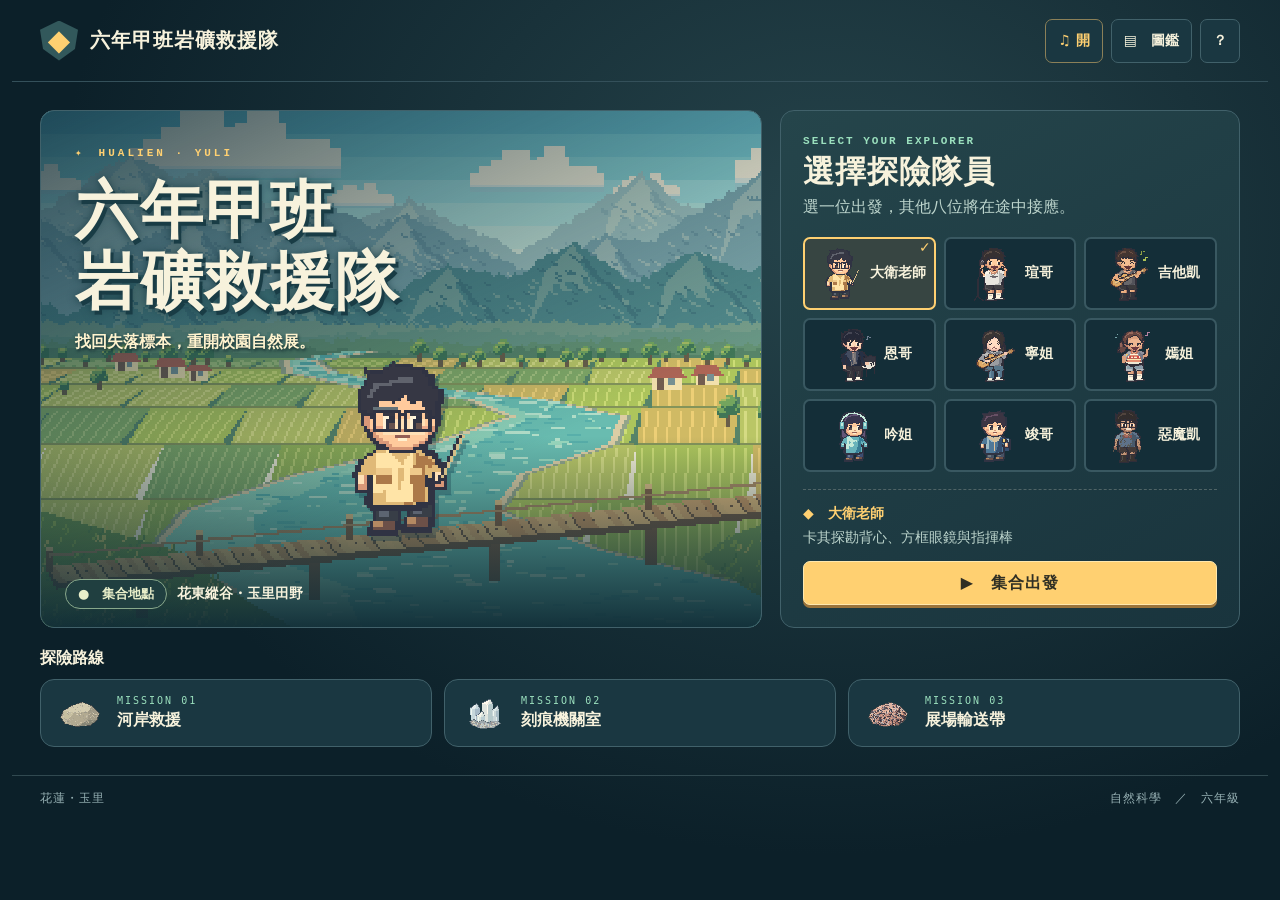
==== index.html @ a9983d68 "" ====
<!doctype html>
<html lang="zh-Hant"><head><meta charset="utf-8"><meta name="viewport" content="width=device-width,initial-scale=1,viewport-fit=cover"><meta name="theme-color" content="#102833"><title>六年甲班岩礦救援隊</title><link rel="stylesheet" href="game.css"><link rel="stylesheet" href="museum.css"><link rel="stylesheet" href="victory.css"><script src="catalog.js" defer></script><script src="turntable.js" defer></script><script src="museum.js" defer></script><script src="conveyor.js" defer></script><script src="game.js" defer></script><script src="music.js" defer></script></head>
<body><header><div class="brand"><span class="crest">◆</span><span>六年甲班岩礦救援隊</span></div><nav><button id="sound" type="button" aria-label="音樂與音效" aria-pressed="true">♫ 開</button><button id="book">▤　圖鑑</button><button id="help" aria-label="玩法說明">？</button></nav></header><audio id="music-track" src="assets/valley-stroll.wav" loop preload="metadata" playsinline></audio><main id="main"></main><footer><span>花蓮・玉里</span><span>自然科學　／　六年級</span></footer><dialog id="dialog"><div id="dialogbody"></div><button id="close" class="action">返回遊戲</button></dialog><dialog id="victory" aria-labelledby="victory-title" aria-describedby="victory-next"></dialog><div id="notice" role="status"></div></body></html>
---- game.css ----
:root{color-scheme:dark;--ink:#132d37;--panel:#1a3741;--line:#41616a;--soft:#bcd4cc;--gold:#ffd071;--mint:#9be0be;--night:#0c2029;font-family:"Trebuchet MS","Microsoft JhengHei",system-ui,sans-serif;color:#f7f2dc;background:var(--night)}*{box-sizing:border-box}body{margin:0;min-height:100vh;background:radial-gradient(ellipse at 65% 25%,#26444b 0,transparent 66%),var(--night)}header,main,footer{max-width:1256px;margin:auto}header{height:82px;display:flex;align-items:center;justify-content:space-between;padding:0 28px;border-bottom:1px solid #34505a}button{font:inherit;font-weight:800;cursor:pointer;touch-action:manipulation;color:inherit;background:var(--panel);border:1px solid var(--line);border-radius:7px;min-height:44px;padding:9px 16px}button:hover{border-color:var(--mint);filter:brightness(1.08)}button:focus-visible,input:focus-visible{outline:3px solid white;outline-offset:3px}button:active{transform:translateY(2px)}button:disabled{opacity:.5;cursor:default}.brand{display:flex;align-items:center;gap:12px;font-weight:950;font-size:20px;letter-spacing:2px}.brand small,.eyebrow,.tiny{display:block;font-family:"Courier New",monospace;font-size:11px;line-height:1.6;letter-spacing:2px;font-weight:bold;color:var(--mint)}.brand small{color:var(--soft);font-size:9px}.crest{display:grid;place-items:center;width:38px;height:40px;font-size:27px;color:var(--gold);background:#32585b;clip-path:polygon(50% 0,100% 23%,92% 71%,50% 100%,8% 71%,0 23%)}nav{display:flex;gap:8px}nav button{font-size:14px;padding:8px 12px}main{padding:28px}h1,h2,h3,p{margin:0}h1{font-size:clamp(42px,4.9vw,75px);line-height:1.14;font-weight:1000;letter-spacing:2px}h2{font-size:clamp(22px,2.4vw,31px);letter-spacing:1px}p{line-height:1.7;color:var(--soft)}.lobby{display:grid;grid-template-columns:1.57fr 1fr;gap:18px}.box,.scene,.mission,.stage{border:1px solid var(--line);border-radius:14px;overflow:hidden;background:var(--panel)}.scene{position:relative;isolation:isolate;min-height:510px;background:#568f97 url('assets/valley.png') center center/cover;image-rendering:pixelated}.scene:before{content:"";position:absolute;inset:0;z-index:-1;background:linear-gradient(155deg,#0b2b3bc9,transparent 67%),linear-gradient(0deg,#102c36f5,transparent 37%)}.scenehead{padding:34px}.scenehead .eyebrow{color:var(--gold);letter-spacing:3px;margin-bottom:12px}.scenehead h1{text-shadow:3px 4px #193c45,0 1px 8px #193c45}.scenehead p{color:#fff3ce;font-size:16px;font-weight:bold;margin-top:10px;text-shadow:1px 2px 3px #152d33}.sprite,.spec{image-rendering:pixelated;object-fit:contain}.lead{position:absolute;height:38%;max-width:45%;bottom:16%;left:50%;transform:translateX(-50%);filter:drop-shadow(4px 5px 0 #183d4a55);animation:idle 2.4s steps(2,end) infinite}@keyframes idle{50%{translate:0 -4px}}.scenefoot{position:absolute;left:24px;right:24px;bottom:18px;display:flex;align-items:center;gap:10px}.tag{background:#203f40;border:1px solid #88a88b;border-radius:20px;padding:5px 12px;color:#e9efca;font-size:13px;font-weight:bold}.scenefoot b{font-size:14px}.box{padding:22px;background:linear-gradient(150deg,#25454b,#19343d)}.roster{display:grid;grid-template-columns:repeat(4,1fr);gap:8px;margin:17px 0}.char{position:relative;padding:5px 1px 7px;min-width:0;display:grid;justify-items:center;background:#142e38;border:2px solid #395861;font-size:13px}.char img{width:100%;height:63px}.char.sel,.sel{border-color:var(--gold)!important;background:#374542}.char.sel:after{content:'✓';position:absolute;right:3px;top:0;color:var(--gold)}.desc{font-size:14px;padding:12px 0;border-top:1px dashed #506466;min-height:72px}.desc strong,.gold{color:var(--gold)}.action{background:var(--gold);color:#302f24;border:1px solid #ffe8ae;box-shadow:0 3px 0 #9b743b;letter-spacing:1px}.wide{width:100%}.row{display:flex;gap:10px;align-items:center;flex-wrap:wrap}.route{margin-top:20px}.route h3{font-size:16px;margin:0 0 10px}.missions{display:grid;grid-template-columns:repeat(3,1fr);gap:12px}.mission{padding:13px 15px;display:flex;align-items:center;gap:13px}.mission img{height:40px;width:48px;image-rendering:pixelated;object-fit:contain}.mission small{display:block;color:var(--mint);letter-spacing:2px;font:10px monospace}.mission strong{display:block;margin-top:4px}footer{border-top:1px solid #314950;display:flex;justify-content:space-between;padding:14px 28px;color:#97b1b4;font:12px monospace;letter-spacing:1px}.stage{padding:22px}.stagehead{display:flex;align-items:center;justify-content:space-between;gap:10px;margin-bottom:15px}.stagehead h1{font-size:clamp(23px,3.6vw,39px)}.dialogue{display:flex;align-items:center;gap:14px;border:1px solid var(--line);background:#102c35;padding:9px 14px;border-radius:9px;margin:12px 0}.dialogue img{width:57px;height:60px}.dialogue strong{color:var(--gold);font-size:14px}.dialogue p{font-size:15px;color:#e4ece4}.riverwrap{position:relative;max-width:800px;margin:auto}canvas{display:block;width:100%;height:auto;border:2px solid #729b97;border-radius:9px;image-rendering:pixelated;touch-action:manipulation}.dpad,.controls,.tools{display:flex;gap:8px;justify-content:center;align-items:center;flex-wrap:wrap;margin:12px 0}.dpad button{min-width:56px}.labgrid{display:grid;grid-template-columns:1fr 1fr;gap:16px}.bench{padding:18px;border:1px solid var(--line);background:#132f38;border-radius:10px;text-align:center;min-width:0}.display{position:relative;display:grid;place-items:center;min-height:155px;background:radial-gradient(ellipse,#395d60,transparent 69%);margin-bottom:8px}.display img{height:144px;max-width:85%}.cards{display:flex;justify-content:center;gap:8px;flex-wrap:wrap;margin:12px 0}.item{display:inline-grid;justify-items:center;align-content:center;min-width:75px;padding:6px}.item img{width:60px;height:47px;object-fit:contain;image-rendering:pixelated}.tiny{color:#aac3c0}.note{color:var(--gold);min-height:25px;font-size:15px}.bar{height:9px;background:#0b232c;border-radius:5px;overflow:hidden;margin:12px auto;max-width:380px}.bar i{display:block;height:100%;background:var(--mint);transition:width .3s}.slots{display:flex;gap:8px;justify-content:center;align-items:center;margin:12px 0}.slot{border:2px dashed var(--line);width:38%;min-height:90px;padding:4px;display:grid;place-items:center}.slot img{height:46px}.scratch{position:absolute;width:55px;height:4px;background:#fff2ba;box-shadow:0 3px #4a4440;transform:rotate(-28deg);left:57%;top:55%}.belt{overflow:hidden;background:repeating-linear-gradient(105deg,#28454b 0 18px,#35565b 19px 24px);border-block:5px solid #749397;padding:13px}.cargo{margin:auto;width:min(450px,95%);padding:13px;background:#19343d;border:2px solid #d3af73;border-radius:10px;text-align:center;animation:arrive .55s ease-out}.cargo img{height:100px;max-width:75%}@keyframes arrive{from{transform:translateX(-80%);opacity:.4}}.journal{display:grid;grid-template-columns:repeat(auto-fit,minmax(150px,1fr));gap:8px}.journal article{border:1px solid var(--line);border-radius:8px;padding:10px}.journal img{height:52px;max-width:100%}.journal p{font-size:13px}.team{display:flex;justify-content:center;flex-wrap:wrap}.team img{width:11%;max-width:95px}.soil{background:linear-gradient(#668e97 0 52%,#886745 53% 61%,#574534 62%);border-radius:12px;text-align:center;font-size:55px;padding:35px 6px;margin:12px auto}.results{max-width:680px;margin:0 auto;text-align:center}.results p{margin:9px 0}.results h2{color:var(--gold)}input[type=range]{width:min(420px,85%);accent-color:var(--gold);min-height:44px}dialog{background:#19353f;border:1px solid #86a6a4;border-radius:14px;color:#f4f2dc;padding:22px;width:min(630px,92vw);max-height:85vh}dialog::backdrop{background:#061c22c9}dialog h2,dialog p{margin-bottom:12px}dialog #close{margin-top:14px}#notice{position:fixed;left:50%;bottom:18px;transform:translateX(-50%);padding:10px 15px;border-radius:8px;background:#fff0c9;color:#2e3630;font-weight:bold;box-shadow:0 4px 15px #0005;pointer-events:none;z-index:4}#notice:empty{display:none}
@media(max-width:900px){header{height:65px}.lobby{grid-template-columns:1.22fr 1fr}.scene{min-height:430px}.scenehead{padding:21px}.box{padding:15px}.char img{height:54px}main{padding:16px}.mission{padding:10px;gap:7px}.mission strong{font-size:14px}}
@media(max-width:680px){header{padding:0 12px}.brand{font-size:16px;gap:6px}nav{gap:4px}nav button{padding:7px 9px}.lobby,.labgrid{grid-template-columns:1fr}.scene{min-height:280px}.lead{left:74%;bottom:17%;height:48%}.scenefoot{left:16px;bottom:12px}.scenehead h1{font-size:40px}.scenehead p{font-size:14px}.roster{margin:10px 0}.char img{height:55px}.desc{min-height:0}.missions{gap:6px}.mission{display:grid;gap:2px}.mission img{width:33px;height:28px}.mission strong{font-size:12px}.stage{padding:12px}.stagehead{align-items:start}.tag{font-size:11px}.dialogue{gap:8px}.box h2{font-size:21px}.btnline{display:flex;flex-wrap:wrap;gap:6px}main{padding:12px}.row{gap:6px}.item{min-width:60px}.item img{width:45px}.roster .char{min-height:80px}}
@media(prefers-reduced-motion:reduce){*,*:before,*:after{animation-duration:.01ms!important;transition-duration:.01ms!important}}
.formation{position:relative;isolation:isolate;overflow:hidden;border:1px solid #658483;border-radius:7px;margin:12px auto 6px;height:74px;max-width:380px}.formation.strata{background:linear-gradient(#619b9e,#2e656d 70%,#69583e)}.strata i{position:absolute;left:0;right:0;height:11px;border-top:2px dotted #695f49;transform:skewY(-1deg)}.formation.magma{background:linear-gradient(155deg,#484347 0 24%,#dc7547 25%,#d39a59 72%,#494547 73%)}.magma.phase1{filter:saturate(.8)}.magma.phase2{filter:saturate(.55)}.magma.phase3{background:#948783}.magma i{position:absolute;width:12px;height:7px;transform:rotate(-28deg)}.testview{height:102px;position:relative;background:radial-gradient(ellipse,#3b5658,transparent 70%)}.testview>img{width:118px;height:100%;position:absolute;left:50%;transform:translateX(-35%)}.testview .tip{position:absolute;left:calc(50% - 70px);top:0}.testview .tip img{width:69px;transform:rotate(45deg)}.testview .scratch{left:51%;width:35px;top:55%}.stroke{animation:stroke .45s ease-out}@keyframes stroke{0%{transform:translate(-10px,-8px)}60%{transform:translate(22px,14px)}}.cargo{position:relative;z-index:1;cursor:grab}.cargo:active{cursor:grabbing}.rolling{animation:roll 1.6s linear infinite}@keyframes roll{to{background-position:50px 0}}.slots button img{max-width:65px}
.belt-score{justify-content:space-between;margin:12px 0}
.sealed-parcel{position:relative;width:64px;height:45px;margin:18px auto 12px;background:#b88a50;border:3px solid #6d5032;border-bottom-width:5px;box-shadow:4px 4px #10252c}
.sealed-parcel:before{content:"";position:absolute;left:40%;top:0;width:20%;height:100%;background:#e7cb88}
.sealed-parcel i{position:absolute;right:5px;bottom:4px;width:13px;height:9px;border:2px solid #705a3d;background:#eedcb0}
.chute-grid{display:grid;grid-template-columns:repeat(4,minmax(0,1fr));gap:10px;max-width:820px;margin:16px auto}
.chute-choice{display:flex;align-items:center;justify-content:center;gap:10px;min-height:55px}
.chute-letter{font:700 14px monospace;padding:3px 6px;border-radius:4px;background:#354f52;color:#ffdd96}
@media(max-width:750px){.chute-grid{grid-template-columns:repeat(2,minmax(0,1fr))}.chute-choice{min-height:52px;padding:6px}.chute-letter{flex-shrink:0}}

#sound[aria-pressed="true"]{color:var(--gold);border-color:#8b8058}
@media(max-width:600px){body>header{height:auto;min-height:65px;flex-wrap:wrap;gap:6px;padding-block:7px}body>header nav{margin-left:auto}}
---- museum.css ----
.roster{grid-template-columns:repeat(3,minmax(0,1fr))}
.roster .char{display:flex;align-items:center;justify-content:center;gap:3px;padding:5px;font-size:14px}
.roster .char img{width:46%;height:59px}
.gate-note{padding:12px;border:1px dashed #647d7e;background:#193941;border-radius:8px;margin:14px auto;font-size:14px}
.trial-log{display:grid;grid-template-columns:1fr 1fr;gap:6px;padding:0;list-style:none}
.trial-log li{display:flex;align-items:center;justify-content:space-between;gap:5px;padding:7px 9px;text-align:left;border-radius:6px;border:1px dashed #516d74;color:#c3d2d1;font-size:13px}
.trial-log .measured{background:#264842;border:1px solid #597d6c;color:#daf0da}
.trial-log b{font-size:12px;white-space:nowrap}
.observation button{width:85%;margin-top:8px;padding:0;border-color:#41666b;background:radial-gradient(ellipse at center,#34575c,#18343c);overflow:hidden}
.observation canvas{height:165px;width:100%;border:0;background:transparent;image-rendering:auto}
.museum-intro .dialogue{margin-top:0}
.museum-toolbar,.museum-exit,.museum-tabs,.display-meta,.turn-controls{display:flex;align-items:center;gap:8px}
.museum-toolbar{justify-content:space-between;gap:12px;margin:20px 0 12px}
.museum-tabs{flex-wrap:wrap}
.museum-tabs button{border-radius:22px;min-height:44px;padding:8px 20px}
.museum-tabs .current,.specimen-rail .current,.pair-buttons .current{border-color:#ffd071;background:#40504b;color:#ffdf97}
.catalog-count{font-size:14px;white-space:nowrap;color:#b7cec8}
.museum-grid{display:grid;grid-template-columns:minmax(126px,.49fr) minmax(255px,1.45fr) minmax(235px,1fr);gap:12px;align-items:stretch}
.specimen-rail{display:flex;flex-direction:column;gap:7px;max-height:440px;overflow:auto;padding:2px 6px 5px 2px;scrollbar-color:#567579 #17343c}
.specimen-rail button{display:flex;align-items:center;text-align:left;justify-content:flex-start;gap:6px;padding:6px 8px;flex-shrink:0;background:#152e37;line-height:1.35}
.cabinet-thumb{width:46px;height:38px;flex-shrink:0;border:0;image-rendering:auto;pointer-events:none;background:transparent}
.museum-display{position:relative;min-width:0;align-self:start;overflow:hidden;border-radius:12px;border:1px solid #668487;background:radial-gradient(ellipse at 50% 65%,#41646a 0%,#1f3b47 58%,#142c38 100%);text-align:center}
.museum-display:before{content:"";position:absolute;inset:0;pointer-events:none;opacity:.22;background-image:linear-gradient(#87b2aa25 1px,transparent 1px),linear-gradient(90deg,#87b2aa25 1px,transparent 1px);background-size:27px 27px}
.display-meta{position:relative;justify-content:space-between;margin:15px 17px 0;color:#dbecda;font:700 12px "Microsoft JhengHei",sans-serif;letter-spacing:1px}
#museum-turntable{position:relative;border:0;width:100%;height:clamp(200px,22vw,310px);background:transparent;image-rendering:auto}
.turn-controls{position:relative;justify-content:center}
.turn-controls button{font-size:14px;background:#18323b;padding:6px 12px}
.turn-controls output{min-width:46px;font: bold 15px monospace;color:#ffe5ac}
.view-caption{position:relative;font-size:13px;margin:8px 0 14px;color:#c7d9d8}
.exhibit-label{padding:18px;border:1px solid #4a666b;border-radius:11px;align-self:start;background:#233e45}
.exhibit-label h2{font-size:clamp(24px,3vw,35px);margin:4px 0 12px;color:#ffe0a0}
.exhibit-label h3{font-size:15px;letter-spacing:1px;margin:12px 0 3px}
.exhibit-label p{font-size:15px;line-height:1.65}
.hardness,.rock-hardness{border-top:1px dashed #5b7577;margin-top:14px;padding-top:12px}
.hardness{display:flex;align-items:center;gap:10px;flex-wrap:wrap}
.hardness span{font-size:15px;font-weight:bold}.hardness strong{background:#ffd071;color:#293632;border-radius:6px;padding:3px 11px}
.hardness small{color:#c0d9cb}
.exhibit-label .rock-hardness{font-size:13px}
.parent-gallery{margin-top:22px;border-top:1px solid #486169;padding-top:16px}
.parent-gallery h2{font-size:22px}.parent-gallery>p{margin:4px 0 12px;font-size:14px}
.pair-grid{display:grid;grid-template-columns:repeat(3,1fr);gap:10px}
.pair-card{min-width:0;border:1px solid #425d63;border-radius:9px;padding:10px;background:#172f39}
.pair-buttons{display:flex;justify-content:space-evenly;align-items:center;gap:5px;color:#eabf78}
.pair-buttons button{font-size:14px;color:#eeeeda;flex:1;display:grid;justify-items:center;padding:4px;min-width:0}
.pair-card p{font-size:13px;line-height:1.65;margin:8px 0 0}
.museum-exit{flex-wrap:wrap;justify-content:center;margin-top:20px}
@media(max-width:970px){.museum-grid{grid-template-columns:minmax(225px,1.05fr) minmax(230px,1fr)}.specimen-rail{grid-column:1/-1;flex-direction:row;max-height:none}.specimen-rail button{min-height:48px}.roster .char{flex-direction:column;padding:2px}.roster .char img{width:100%;height:43px}.trial-log{grid-template-columns:1fr}}
@media(max-width:680px){.museum-grid,.pair-grid{grid-template-columns:1fr}.museum-tabs{gap:4px}.museum-tabs button{padding:6px 10px;font-size:14px}.catalog-count{display:none}.museum-toolbar{margin:12px 0 8px}.exhibit-label{padding:14px}.specimen-rail{width:100%;flex-wrap:wrap;gap:4px}.specimen-rail button{flex:1 0 21%;display:grid;justify-items:center;text-align:center;font-size:12px;padding:4px}.specimen-rail .cabinet-thumb{height:26px}.exhibit-label h2{margin-bottom:4px}.pair-buttons button{display:flex;align-items:center;justify-content:center}.roster .char{flex-direction:row;min-height:65px;font-size:13px}.roster .char img{width:45%;height:50px}.trial-log{grid-template-columns:1fr 1fr}.museum-tabs{flex-wrap:nowrap}.team{gap:3px}}
@media(max-width:400px){.trial-log{grid-template-columns:1fr}.museum-tabs button{padding:6px 8px}}
---- victory.css ----
.class-name{display:block}
.brand{letter-spacing:1px}
body:has(#victory[open]){overflow:hidden}
#victory{position:fixed;inset:0;width:100%;height:100%;height:100dvh;max-width:none;max-height:none;margin:0;padding:0;border:0;border-radius:0;overflow:hidden;color:#fff1c0;background:radial-gradient(ellipse at 50% 49%,#78452e 0%,#3d3440 34%,#152637 72%,#091923 100%);text-align:center;isolation:isolate}
#victory[open]{display:grid;place-items:center}
#victory::backdrop{background:#102530}
.victory-rays{position:absolute;inset:-100vmax;pointer-events:none;background:repeating-conic-gradient(from -8deg at 50% 50%,transparent 0deg 12deg,#ffc96420 12deg 17deg,transparent 17deg 24deg);animation:ray-spin 30s linear infinite}
.victory-confetti{position:absolute;inset:0;overflow:hidden;pointer-events:none}.victory-confetti i{position:absolute;left:var(--x);top:-30px;width:9px;height:16px;background:var(--hue);box-shadow:2px 1px 0 #ffffff40;animation:gem-fall var(--speed) var(--delay) linear infinite}
.victory-confetti i:nth-child(3n){width:13px;height:13px;clip-path:polygon(50% 0,64% 35%,100% 50%,64% 65%,50% 100%,36% 65%,0 50%,36% 35%)}
.victory-poster{position:relative;width:min(92vw,800px);display:grid;justify-items:center;align-content:center}
.victory-name{font-size:clamp(14px,2.6vmin,25px);font-weight:850;letter-spacing:.16em;padding:7px 24px;border-block:1px solid #d6a769;color:#ffe3ab;background:#1a272de8}
.victory-medal{width:clamp(50px,12vmin,110px);aspect-ratio:1;display:grid;place-items:center;margin:2.5vmin auto 0;background:linear-gradient(135deg,#ffe4a3,#c88139);clip-path:polygon(27% 0,73% 0,100% 27%,100% 73%,73% 100%,27% 100%,0 73%,0 27%);animation:medal-land .55s cubic-bezier(.18,.85,.25,1.3) both}
.victory-medal img{width:85%;filter:drop-shadow(1px 4px 1px #885740)}
#victory-title{font-size:clamp(74px,23vmin,200px);line-height:1.15;font-weight:1000;letter-spacing:.08em;text-indent:.08em;color:#ffe088;text-shadow:0 .035em #bd6b29,0 .073em #553526,0 .08em .22em #ed994b66;animation:title-land .72s cubic-bezier(.2,.85,.25,1.24) both}
.victory-message{margin:1.3vmin 0 0;color:white;font-size:clamp(15px,3.2vmin,29px);font-weight:bold;letter-spacing:.12em}
.victory-team{display:flex;justify-content:center;align-items:end;width:min(100%,64vh);margin:1.8vmin 0}
.victory-team span{width:11%;animation:team-cheer .68s calc(var(--i)*-.07s) infinite alternate ease-in-out}
.victory-team img{width:100%;display:block;filter:drop-shadow(2px 4px 1px #14242e)}
#victory-next{font-size:clamp(13px,2.3vmin,20px);color:#fbdfb2}
.victory-progress{width:150px;height:5px;margin-top:7px;background:#0d202a;border-radius:5px;overflow:hidden}
.victory-progress i{display:block;height:100%;background:#ffd071;transform-origin:left;animation:victory-fill 5s linear both}
@keyframes title-land{0%{transform:scale(2.15) rotate(-8deg);opacity:0}65%{transform:scale(.91) rotate(2deg);opacity:1}100%{transform:scale(1)}}
@keyframes medal-land{from{transform:translateY(-55%) scale(.25)}to{transform:none}}
@keyframes team-cheer{to{transform:translateY(-9%)}}
@keyframes gem-fall{to{transform:translate(var(--drift),calc(100dvh + 45px)) rotate(380deg)}}
@keyframes ray-spin{to{transform:rotate(360deg)}}
@keyframes victory-fill{from{transform:scaleX(0)}to{transform:scaleX(1)}}
@media(max-width:500px){header .brand{font-size:clamp(12px,3.8vw,16px);letter-spacing:0;gap:4px}header .crest{width:26px;height:30px;font-size:20px}}
@media(prefers-reduced-motion:reduce){#victory *,#victory *::before{animation:none}.victory-confetti i{top:calc(var(--x) * .9)}}
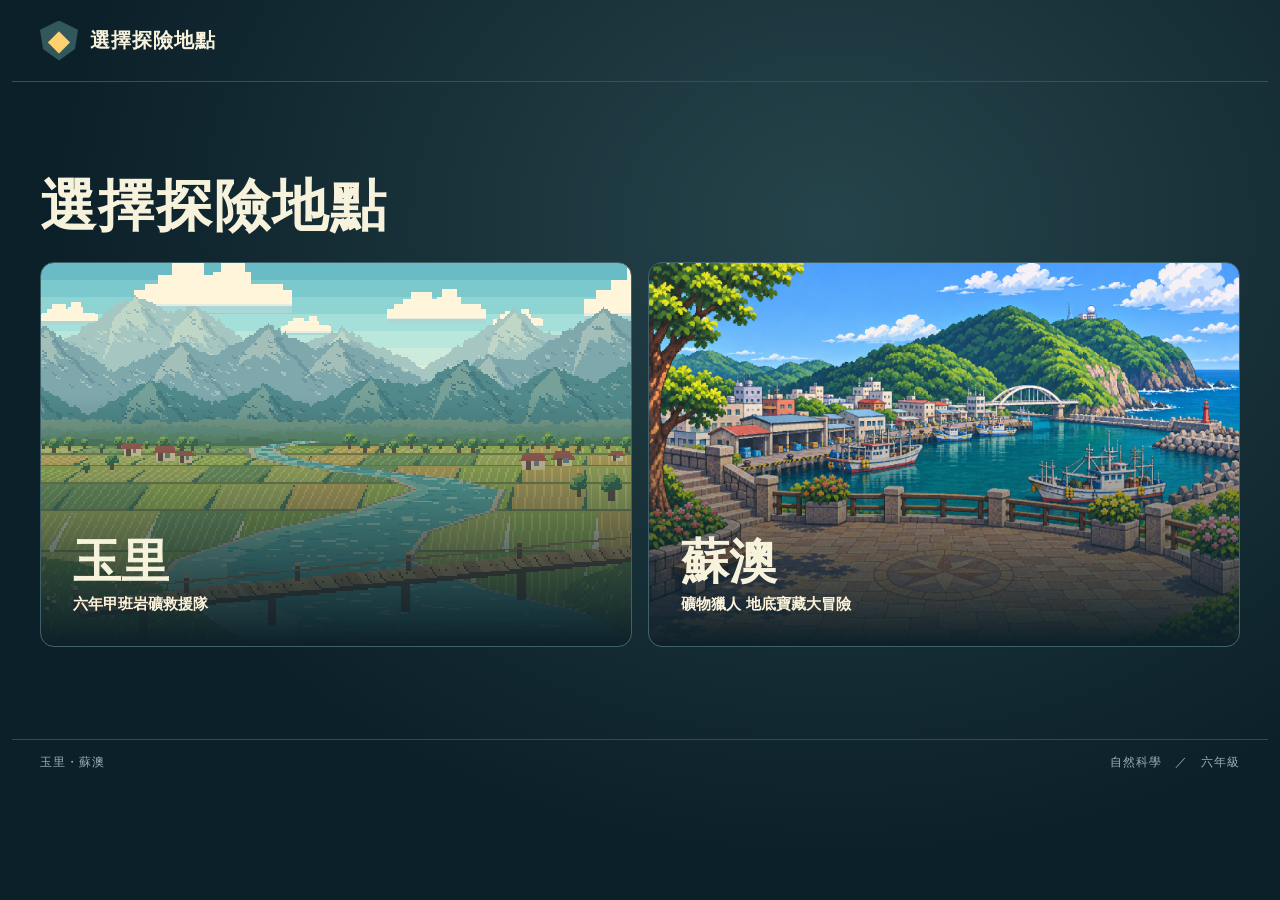
==== commit c3cbf228: "Publish the updated rock and mineral rescue game" ====
--- a/index.html
+++ b/index.html
@@ -1,3 +1,47 @@
 <!doctype html>
-<html lang="zh-Hant"><head><meta charset="utf-8"><meta name="viewport" content="width=device-width,initial-scale=1,viewport-fit=cover"><meta name="theme-color" content="#102833"><title>六年甲班岩礦救援隊</title><link rel="stylesheet" href="game.css"><link rel="stylesheet" href="museum.css"><link rel="stylesheet" href="victory.css"><script src="catalog.js" defer></script><script src="turntable.js" defer></script><script src="museum.js" defer></script><script src="conveyor.js" defer></script><script src="game.js" defer></script><script src="music.js" defer></script></head>
-<body><header><div class="brand"><span class="crest">◆</span><span>六年甲班岩礦救援隊</span></div><nav><button id="sound" type="button" aria-label="音樂與音效" aria-pressed="true">♫ 開</button><button id="book">▤　圖鑑</button><button id="help" aria-label="玩法說明">？</button></nav></header><audio id="music-track" src="assets/valley-stroll.wav" loop preload="metadata" playsinline></audio><main id="main"></main><footer><span>花蓮・玉里</span><span>自然科學　／　六年級</span></footer><dialog id="dialog"><div id="dialogbody"></div><button id="close" class="action">返回遊戲</button></dialog><dialog id="victory" aria-labelledby="victory-title" aria-describedby="victory-next"></dialog><div id="notice" role="status"></div></body></html>
+<html lang="zh-Hant">
+<head>
+  <meta charset="utf-8">
+  <meta name="viewport" content="width=device-width, initial-scale=1">
+  <meta name="theme-color" content="#102833">
+  <title>岩礦探險｜選擇地點</title>
+  <style>
+    html, body {
+      margin: 0;
+      overflow: hidden;
+      background: #0c2029;
+    }
+    #game-frame {
+      position: fixed;
+      top: 0;
+      left: 0;
+      display: block;
+      width: 100vw;
+      height: 100vh;
+      width: 100dvw;
+      height: 100dvh;
+      border: 0;
+    }
+    @media (orientation: portrait) and (any-pointer: coarse) {
+      /* Use a landscape viewport inside the frame so controls and dialogs rotate together. */
+      #game-frame {
+        left: 100vw;
+        left: 100dvw;
+        width: 100vh;
+        height: 100vw;
+        width: 100dvh;
+        height: 100dvw;
+        transform-origin: top left;
+        transform: rotate(90deg);
+      }
+    }
+  </style>
+</head>
+<body>
+  <iframe id="game-frame" title="岩礦探險" allow="autoplay"></iframe>
+  <script>
+    const gameFrame = document.getElementById("game-frame");
+    gameFrame.src = "game.html" + window.location.search + window.location.hash;
+  </script>
+</body>
+</html>
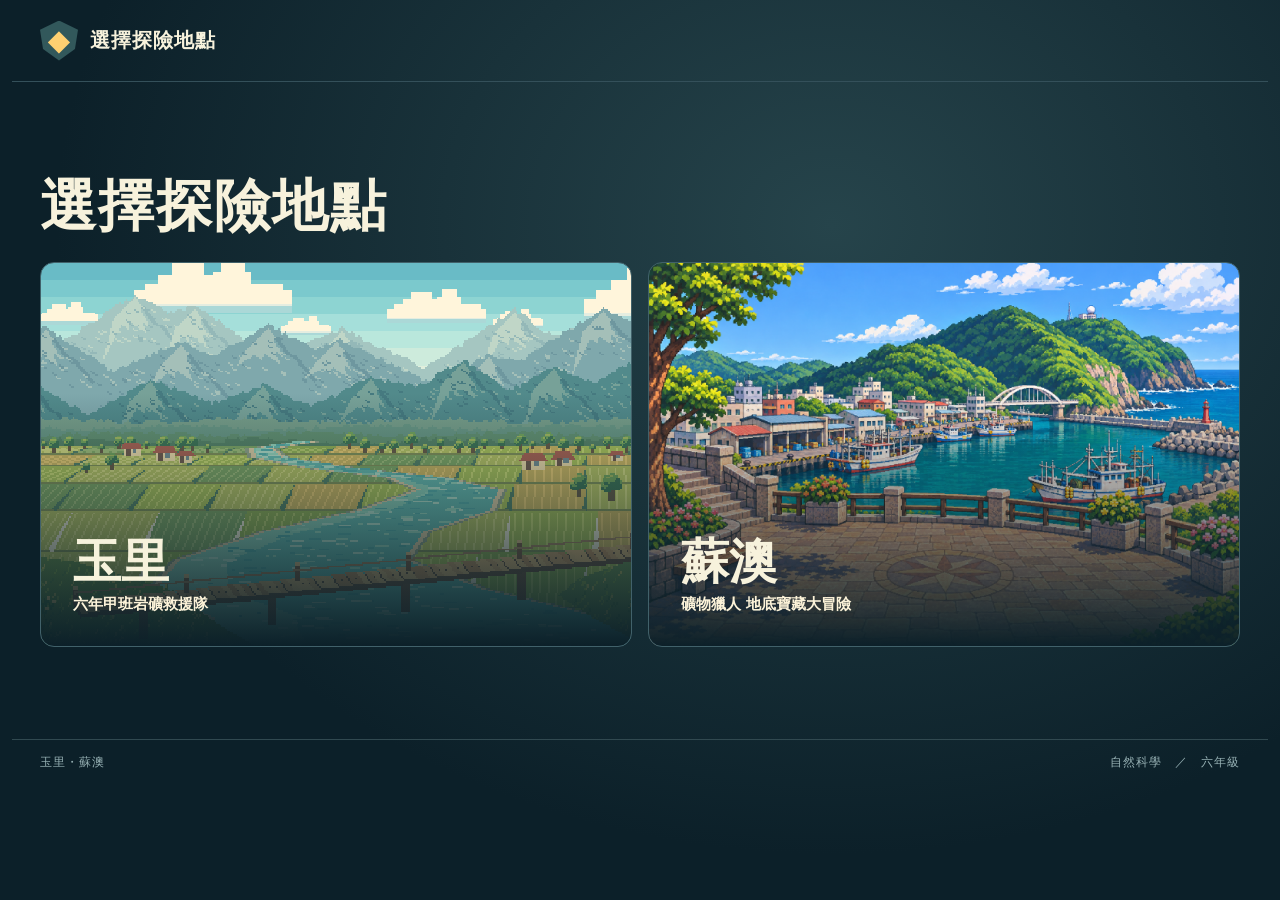
==== commit 48f7fffc: "Render the game directly at the device orientation" ====
--- a/index.html
+++ b/index.html
@@ -1,47 +1,3 @@
 <!doctype html>
-<html lang="zh-Hant">
-<head>
-  <meta charset="utf-8">
-  <meta name="viewport" content="width=device-width, initial-scale=1">
-  <meta name="theme-color" content="#102833">
-  <title>岩礦探險｜選擇地點</title>
-  <style>
-    html, body {
-      margin: 0;
-      overflow: hidden;
-      background: #0c2029;
-    }
-    #game-frame {
-      position: fixed;
-      top: 0;
-      left: 0;
-      display: block;
-      width: 100vw;
-      height: 100vh;
-      width: 100dvw;
-      height: 100dvh;
-      border: 0;
-    }
-    @media (orientation: portrait) and (any-pointer: coarse) {
-      /* Use a landscape viewport inside the frame so controls and dialogs rotate together. */
-      #game-frame {
-        left: 100vw;
-        left: 100dvw;
-        width: 100vh;
-        height: 100vw;
-        width: 100dvh;
-        height: 100dvw;
-        transform-origin: top left;
-        transform: rotate(90deg);
-      }
-    }
-  </style>
-</head>
-<body>
-  <iframe id="game-frame" title="岩礦探險" allow="autoplay"></iframe>
-  <script>
-    const gameFrame = document.getElementById("game-frame");
-    gameFrame.src = "game.html" + window.location.search + window.location.hash;
-  </script>
-</body>
-</html>
+<html lang="zh-Hant"><head><meta charset="utf-8"><meta name="viewport" content="width=device-width,initial-scale=1"><meta name="theme-color" content="#102833"><title>岩礦探險｜選擇地點</title><link rel="stylesheet" href="game.css"><link rel="stylesheet" href="museum.css"><link rel="stylesheet" href="victory.css"><script src="catalog.js" defer></script><script src="turntable.js" defer></script><script src="museum.js" defer></script><script src="conveyor.js" defer></script><script src="game.js" defer></script><script src="music.js" defer></script></head>
+<body><header><div class="brand"><span class="crest">◆</span><span id="game-name">選擇探險地點</span></div><nav id="game-nav" aria-label="遊戲工具"><button id="sound" type="button" aria-label="音樂與音效" aria-pressed="true">♫ 開</button><button id="book">▤　圖鑑</button><button id="help" aria-label="玩法說明">？</button></nav></header><audio id="music-track" src="assets/valley-stroll.mp3" loop preload="metadata" playsinline></audio><main id="main"></main><footer><span id="game-place">玉里・蘇澳</span><span>自然科學　／　六年級</span></footer><dialog id="dialog"><div id="dialogbody"></div><button id="close" class="action">返回遊戲</button></dialog><dialog id="victory" aria-labelledby="victory-title" aria-describedby="victory-next"></dialog><div id="notice" role="status"></div></body></html>
--- a/game.css
+++ b/game.css
@@ -0,0 +1,112 @@
+:root{color-scheme:dark;--ink:#132d37;--panel:#1a3741;--line:#41616a;--soft:#bcd4cc;--gold:#ffd071;--mint:#9be0be;--night:#0c2029;font-family:"Trebuchet MS","Microsoft JhengHei",system-ui,sans-serif;color:#f7f2dc;background:var(--night)}*{box-sizing:border-box}body{margin:0;min-height:100vh;background:radial-gradient(ellipse at 65% 25%,#26444b 0,transparent 66%),var(--night)}header,main,footer{max-width:1256px;margin:auto}header{height:82px;display:flex;align-items:center;justify-content:space-between;padding:0 28px;border-bottom:1px solid #34505a}button{font:inherit;font-weight:800;cursor:pointer;touch-action:manipulation;color:inherit;background:var(--panel);border:1px solid var(--line);border-radius:7px;min-height:44px;padding:9px 16px}button:hover{border-color:var(--mint);filter:brightness(1.08)}button:focus-visible,input:focus-visible{outline:3px solid white;outline-offset:3px}button:active{transform:translateY(2px)}button:disabled{opacity:.5;cursor:default}.brand{display:flex;align-items:center;gap:12px;font-weight:950;font-size:20px;letter-spacing:2px}.brand small,.eyebrow,.tiny{display:block;font-family:"Courier New",monospace;font-size:11px;line-height:1.6;letter-spacing:2px;font-weight:bold;color:var(--mint)}.brand small{color:var(--soft);font-size:9px}.crest{display:grid;place-items:center;width:38px;height:40px;font-size:27px;color:var(--gold);background:#32585b;clip-path:polygon(50% 0,100% 23%,92% 71%,50% 100%,8% 71%,0 23%)}nav{display:flex;gap:8px}nav button{font-size:14px;padding:8px 12px}main{padding:28px}h1,h2,h3,p{margin:0}h1{font-size:clamp(42px,4.9vw,75px);line-height:1.14;font-weight:1000;letter-spacing:2px}h2{font-size:clamp(22px,2.4vw,31px);letter-spacing:1px}p{line-height:1.7;color:var(--soft)}.lobby{display:grid;grid-template-columns:1.57fr 1fr;gap:18px}.box,.scene,.mission,.stage{border:1px solid var(--line);border-radius:14px;overflow:hidden;background:var(--panel)}.scene{position:relative;isolation:isolate;min-height:510px;background:#568f97 url('assets/valley.png') center center/cover;image-rendering:pixelated}.scene:before{content:"";position:absolute;inset:0;z-index:-1;background:linear-gradient(155deg,#0b2b3bc9,transparent 67%),linear-gradient(0deg,#102c36f5,transparent 37%)}.scenehead{padding:34px}.scenehead .eyebrow{color:var(--gold);letter-spacing:3px;margin-bottom:12px}.scenehead h1{text-shadow:3px 4px #193c45,0 1px 8px #193c45}.scenehead p{color:#fff3ce;font-size:16px;font-weight:bold;margin-top:10px;text-shadow:1px 2px 3px #152d33}.sprite,.spec{image-rendering:pixelated;object-fit:contain}.lead{position:absolute;height:38%;max-width:45%;bottom:16%;left:50%;transform:translateX(-50%);filter:drop-shadow(4px 5px 0 #183d4a55);animation:idle 2.4s steps(2,end) infinite}@keyframes idle{50%{translate:0 -4px}}.scenefoot{position:absolute;left:24px;right:24px;bottom:18px;display:flex;align-items:center;gap:10px}.tag{background:#203f40;border:1px solid #88a88b;border-radius:20px;padding:5px 12px;color:#e9efca;font-size:13px;font-weight:bold}.scenefoot b{font-size:14px}.box{padding:22px;background:linear-gradient(150deg,#25454b,#19343d)}.roster{display:grid;grid-template-columns:repeat(4,1fr);gap:8px;margin:17px 0}.char{position:relative;padding:5px 1px 7px;min-width:0;display:grid;justify-items:center;background:#142e38;border:2px solid #395861;font-size:13px}.char img{width:100%;height:63px}.char.sel,.sel{border-color:var(--gold)!important;background:#374542}.char.sel:after{content:'✓';position:absolute;right:3px;top:0;color:var(--gold)}.desc{font-size:14px;padding:12px 0;border-top:1px dashed #506466;min-height:72px}.desc strong,.gold{color:var(--gold)}.action{background:var(--gold);color:#302f24;border:1px solid #ffe8ae;box-shadow:0 3px 0 #9b743b;letter-spacing:1px}.wide{width:100%}.row{display:flex;gap:10px;align-items:center;flex-wrap:wrap}.route{margin-top:20px}.route h3{font-size:16px;margin:0 0 10px}.missions{display:grid;grid-template-columns:repeat(3,1fr);gap:12px}.mission{padding:13px 15px;display:flex;align-items:center;gap:13px}.mission img{height:40px;width:48px;image-rendering:pixelated;object-fit:contain}.mission small{display:block;color:var(--mint);letter-spacing:2px;font:10px monospace}.mission strong{display:block;margin-top:4px}footer{border-top:1px solid #314950;display:flex;justify-content:space-between;padding:14px 28px;color:#97b1b4;font:12px monospace;letter-spacing:1px}.stage{padding:22px}.stagehead{display:flex;align-items:center;justify-content:space-between;gap:10px;margin-bottom:15px}.stagehead h1{font-size:clamp(23px,3.6vw,39px)}.dialogue{display:flex;align-items:center;gap:14px;border:1px solid var(--line);background:#102c35;padding:9px 14px;border-radius:9px;margin:12px 0}.dialogue img{width:57px;height:60px}.dialogue strong{color:var(--gold);font-size:14px}.dialogue p{font-size:15px;color:#e4ece4}.riverwrap{position:relative;max-width:800px;margin:auto}canvas{display:block;width:100%;height:auto;border:2px solid #729b97;border-radius:9px;image-rendering:pixelated;touch-action:manipulation}.dpad,.controls,.tools{display:flex;gap:8px;justify-content:center;align-items:center;flex-wrap:wrap;margin:12px 0}.dpad button{min-width:56px}.labgrid{display:grid;grid-template-columns:1fr 1fr;gap:16px}.bench{padding:18px;border:1px solid var(--line);background:#132f38;border-radius:10px;text-align:center;min-width:0}.display{position:relative;display:grid;place-items:center;min-height:155px;background:radial-gradient(ellipse,#395d60,transparent 69%);margin-bottom:8px}.display img{height:144px;max-width:85%}.cards{display:flex;justify-content:center;gap:8px;flex-wrap:wrap;margin:12px 0}.item{display:inline-grid;justify-items:center;align-content:center;min-width:75px;padding:6px}.item img{width:60px;height:47px;object-fit:contain;image-rendering:pixelated}.tiny{color:#aac3c0}.note{color:var(--gold);min-height:25px;font-size:15px}.bar{height:9px;background:#0b232c;border-radius:5px;overflow:hidden;margin:12px auto;max-width:380px}.bar i{display:block;height:100%;background:var(--mint);transition:width .3s}.slots{display:flex;gap:8px;justify-content:center;align-items:center;margin:12px 0}.slot{border:2px dashed var(--line);width:38%;min-height:90px;padding:4px;display:grid;place-items:center}.slot img{height:46px}.scratch{position:absolute;width:55px;height:4px;background:#fff2ba;box-shadow:0 3px #4a4440;transform:rotate(-28deg);left:57%;top:55%}.belt{overflow:hidden;background:repeating-linear-gradient(105deg,#28454b 0 18px,#35565b 19px 24px);border-block:5px solid #749397;padding:13px}.cargo{margin:auto;width:min(450px,95%);padding:13px;background:#19343d;border:2px solid #d3af73;border-radius:10px;text-align:center;animation:arrive .55s ease-out}.cargo img{height:100px;max-width:75%}@keyframes arrive{from{transform:translateX(-80%);opacity:.4}}.journal{display:grid;grid-template-columns:repeat(auto-fit,minmax(150px,1fr));gap:8px}.journal article{border:1px solid var(--line);border-radius:8px;padding:10px}.journal img{height:52px;max-width:100%}.journal p{font-size:13px}.team{display:flex;justify-content:center;flex-wrap:wrap}.team img{width:11%;max-width:95px}.soil{background:linear-gradient(#668e97 0 52%,#886745 53% 61%,#574534 62%);border-radius:12px;text-align:center;font-size:55px;padding:35px 6px;margin:12px auto}.results{max-width:680px;margin:0 auto;text-align:center}.results p{margin:9px 0}.results h2{color:var(--gold)}input[type=range]{width:min(420px,85%);accent-color:var(--gold);min-height:44px}dialog{background:#19353f;border:1px solid #86a6a4;border-radius:14px;color:#f4f2dc;padding:22px;width:min(630px,92vw);max-height:85vh}dialog::backdrop{background:#061c22c9}dialog h2,dialog p{margin-bottom:12px}dialog #close{margin-top:14px}#notice{position:fixed;left:50%;bottom:18px;transform:translateX(-50%);padding:10px 15px;border-radius:8px;background:#fff0c9;color:#2e3630;font-weight:bold;box-shadow:0 4px 15px #0005;pointer-events:none;z-index:4}#notice:empty{display:none}
+@media(max-width:900px){header{height:65px}.lobby{grid-template-columns:1.22fr 1fr}.scene{min-height:430px}.scenehead{padding:21px}.box{padding:15px}.char img{height:54px}main{padding:16px}.mission{padding:10px;gap:7px}.mission strong{font-size:14px}}
+@media(max-width:680px){header{padding:0 12px}.brand{font-size:16px;gap:6px}nav{gap:4px}nav button{padding:7px 9px}.lobby,.labgrid{grid-template-columns:1fr}.scene{min-height:280px}.lead{left:74%;bottom:17%;height:48%}.scenefoot{left:16px;bottom:12px}.scenehead h1{font-size:40px}.scenehead p{font-size:14px}.roster{margin:10px 0}.char img{height:55px}.desc{min-height:0}.missions{gap:6px}.mission{display:grid;gap:2px}.mission img{width:33px;height:28px}.mission strong{font-size:12px}.stage{padding:12px}.stagehead{align-items:start}.tag{font-size:11px}.dialogue{gap:8px}.box h2{font-size:21px}.btnline{display:flex;flex-wrap:wrap;gap:6px}main{padding:12px}.row{gap:6px}.item{min-width:60px}.item img{width:45px}.roster .char{min-height:80px}}
+@media(prefers-reduced-motion:reduce){*,*:before,*:after{animation-duration:.01ms!important;transition-duration:.01ms!important}}
+.formation{position:relative;isolation:isolate;overflow:hidden;border:1px solid #658483;border-radius:7px;margin:12px auto 6px;height:74px;max-width:380px}.formation.strata{background:linear-gradient(#619b9e,#2e656d 70%,#69583e)}.strata i{position:absolute;left:0;right:0;height:11px;border-top:2px dotted #695f49;transform:skewY(-1deg)}.formation.magma{background:linear-gradient(155deg,#484347 0 24%,#dc7547 25%,#d39a59 72%,#494547 73%)}.magma.phase1{filter:saturate(.8)}.magma.phase2{filter:saturate(.55)}.magma.phase3{background:#948783}.magma i{position:absolute;width:12px;height:7px;transform:rotate(-28deg)}.testview{height:102px;position:relative;background:radial-gradient(ellipse,#3b5658,transparent 70%)}.testview>img{width:118px;height:100%;position:absolute;left:50%;transform:translateX(-35%)}.testview .tip{position:absolute;left:calc(50% - 70px);top:0}.testview .tip img{width:69px;transform:rotate(45deg)}.testview .scratch{left:51%;width:35px;top:55%}.stroke{animation:stroke .45s ease-out}@keyframes stroke{0%{transform:translate(-10px,-8px)}60%{transform:translate(22px,14px)}}.cargo{position:relative;z-index:1;cursor:grab}.cargo:active{cursor:grabbing}.rolling{animation:roll 1.6s linear infinite}@keyframes roll{to{background-position:50px 0}}.slots button img{max-width:65px}
+.belt-score{justify-content:space-between;margin:12px 0}
+.sealed-parcel{position:relative;width:64px;height:45px;margin:18px auto 12px;background:#b88a50;border:3px solid #6d5032;border-bottom-width:5px;box-shadow:4px 4px #10252c}
+.sealed-parcel:before{content:"";position:absolute;left:40%;top:0;width:20%;height:100%;background:#e7cb88}
+.sealed-parcel i{position:absolute;right:5px;bottom:4px;width:13px;height:9px;border:2px solid #705a3d;background:#eedcb0}
+.chute-grid{display:grid;grid-template-columns:repeat(4,minmax(0,1fr));gap:10px;max-width:820px;margin:16px auto}
+.chute-choice{display:flex;align-items:center;justify-content:center;gap:10px;min-height:55px}
+.chute-letter{font:700 14px monospace;padding:3px 6px;border-radius:4px;background:#354f52;color:#ffdd96}
+@media(max-width:750px){.chute-grid{grid-template-columns:repeat(2,minmax(0,1fr))}.chute-choice{min-height:52px;padding:6px}.chute-letter{flex-shrink:0}}
+
+#sound[aria-pressed="true"]{color:var(--gold);border-color:#8b8058}
+@media(max-width:600px){body>header{height:auto;min-height:65px;flex-wrap:wrap;gap:6px;padding-block:7px}body>header nav{margin-left:auto}}
+
+#river{touch-action:none;user-select:none}
+.dpad{display:grid;grid-template-columns:repeat(3,56px);grid-template-areas:". up ." "left down right"}
+.dpad [data-do="move-up"]{grid-area:up}
+.dpad [data-do="move-left"]{grid-area:left}
+.dpad [data-do="move-down"]{grid-area:down}
+.dpad [data-do="move-right"]{grid-area:right}
+.river-pause{text-align:center;margin-bottom:8px}
+
+.river-controls{width:100%;max-width:800px;margin:12px auto;display:grid;grid-template-columns:1fr auto 1fr;align-items:start}
+.river-controls .dpad{grid-column:2;margin:0;touch-action:none;user-select:none}
+.river-controls .dpad button{touch-action:none;-webkit-touch-callout:none}
+.river-controls .river-pause{grid-column:3;justify-self:end;margin:0}
+@media(max-width:430px){
+ .river-controls{grid-template-columns:1fr auto}
+ .river-controls .dpad{grid-column:1;justify-self:center}
+ .river-controls .river-pause{grid-column:2}
+}
+
+/* Location picker and Su'ao gathering scene */
+#game-nav[hidden] { display: none; }
+
+.location-select {
+  padding-block: clamp(24px, 5vw, 66px);
+}
+.location-select h1 {
+  margin-bottom: 24px;
+  font-size: clamp(30px, 5vw, 56px);
+}
+.location-grid {
+  display: grid;
+  grid-template-columns: repeat(2, minmax(0, 1fr));
+  gap: 16px;
+}
+.location-card {
+  display: flex;
+  align-items: flex-end;
+  min-height: clamp(200px, 33vw, 385px);
+  padding: clamp(18px, 3vw, 32px);
+  border: 1px solid var(--line);
+  border-radius: 14px;
+  color: inherit;
+  text-decoration: none;
+  background-color: var(--panel);
+  background-position: center;
+  background-size: cover;
+}
+.location-yuli {
+  background-image: linear-gradient(transparent 34%, #0c2029 100%), url('assets/valley.png');
+  image-rendering: pixelated;
+}
+.location-suao {
+  background-image: linear-gradient(transparent 34%, #0c2029 100%), url('assets/suao-harbor.png');
+}
+.location-card:hover { border-color: var(--gold); }
+.location-card:focus-visible, .location-return:focus-visible {
+  outline: 3px solid white;
+  outline-offset: 3px;
+}
+.location-card strong { display: block; font-size: clamp(30px, 4vw, 48px); }
+.location-card small { color: #fcf3d9; font-size: 15px; font-weight: 700; }
+.location-return {
+  display: inline-flex;
+  align-items: center;
+  min-height: 44px;
+  margin-top: 14px;
+  color: var(--mint);
+  font-weight: 700;
+}
+.scene-suao {
+  background-image: url('assets/suao-harbor.png');
+  background-position: center bottom;
+  image-rendering: auto;
+}
+.scene-suao .scenehead h1 { font-size: clamp(31px, 4.1vw, 60px); }
+.scene-suao .class-name { display: block; }
+
+@media (max-width: 620px) {
+  .location-grid { grid-template-columns: 1fr; }
+}
+
+.roster-yuli { grid-template-columns: repeat(3, minmax(0, 1fr)); }
+.roster-pager {
+  align-self: end;
+  justify-self: end;
+  padding-inline: 12px;
+  font-size: 14px;
+}
+.team-yuli img { width: 10%; }
+
+@media (orientation: landscape) and (min-width: 560px) and (max-width: 680px) {
+  .lobby { grid-template-columns: minmax(0, 1.12fr) minmax(0, 1fr); }
+  .lobby .scenehead h1 { font-size: clamp(28px, 5.3vw, 36px); }
+  .lobby .roster .char { flex-direction: column; }
+  .lobby .roster .char img { width: 100%; height: 43px; }
+}
--- a/museum.css
+++ b/museum.css
@@ -0,0 +1,49 @@
+.roster{grid-template-columns:repeat(3,minmax(0,1fr))}
+.roster .char{display:flex;align-items:center;justify-content:center;gap:3px;padding:5px;font-size:14px}
+.roster .char img{width:46%;height:59px}
+.gate-note{padding:12px;border:1px dashed #647d7e;background:#193941;border-radius:8px;margin:14px auto;font-size:14px}
+.trial-log{display:grid;grid-template-columns:1fr 1fr;gap:6px;padding:0;list-style:none}
+.trial-log li{display:flex;align-items:center;justify-content:space-between;gap:5px;padding:7px 9px;text-align:left;border-radius:6px;border:1px dashed #516d74;color:#c3d2d1;font-size:13px}
+.trial-log .measured{background:#264842;border:1px solid #597d6c;color:#daf0da}
+.trial-log b{font-size:12px;white-space:nowrap}
+.observation button{width:85%;margin-top:8px;padding:0;border-color:#41666b;background:radial-gradient(ellipse at center,#34575c,#18343c);overflow:hidden}
+.observation canvas{height:165px;width:100%;border:0;background:transparent;image-rendering:auto}
+.museum-intro .dialogue{margin-top:0}
+.museum-toolbar,.museum-exit,.museum-tabs,.display-meta,.turn-controls{display:flex;align-items:center;gap:8px}
+.museum-toolbar{justify-content:space-between;gap:12px;margin:20px 0 12px}
+.museum-tabs{flex-wrap:wrap}
+.museum-tabs button{border-radius:22px;min-height:44px;padding:8px 20px}
+.museum-tabs .current,.specimen-rail .current,.pair-buttons .current{border-color:#ffd071;background:#40504b;color:#ffdf97}
+.catalog-count{font-size:14px;white-space:nowrap;color:#b7cec8}
+.museum-grid{display:grid;grid-template-columns:minmax(126px,.49fr) minmax(255px,1.45fr) minmax(235px,1fr);gap:12px;align-items:stretch}
+.specimen-rail{display:flex;flex-direction:column;gap:7px;max-height:440px;overflow:auto;padding:2px 6px 5px 2px;scrollbar-color:#567579 #17343c}
+.specimen-rail button{display:flex;align-items:center;text-align:left;justify-content:flex-start;gap:6px;padding:6px 8px;flex-shrink:0;background:#152e37;line-height:1.35}
+.cabinet-thumb{width:46px;height:38px;flex-shrink:0;border:0;image-rendering:auto;pointer-events:none;background:transparent}
+.museum-display{position:relative;min-width:0;align-self:start;overflow:hidden;border-radius:12px;border:1px solid #668487;background:radial-gradient(ellipse at 50% 65%,#41646a 0%,#1f3b47 58%,#142c38 100%);text-align:center}
+.museum-display:before{content:"";position:absolute;inset:0;pointer-events:none;opacity:.22;background-image:linear-gradient(#87b2aa25 1px,transparent 1px),linear-gradient(90deg,#87b2aa25 1px,transparent 1px);background-size:27px 27px}
+.display-meta{position:relative;justify-content:space-between;margin:15px 17px 0;color:#dbecda;font:700 12px "Microsoft JhengHei",sans-serif;letter-spacing:1px}
+#museum-turntable{position:relative;border:0;width:100%;height:clamp(200px,22vw,310px);background:transparent;image-rendering:auto}
+.turn-controls{position:relative;justify-content:center}
+.turn-controls button{font-size:14px;background:#18323b;padding:6px 12px}
+.turn-controls output{min-width:46px;font: bold 15px monospace;color:#ffe5ac}
+.view-caption{position:relative;font-size:13px;margin:8px 0 14px;color:#c7d9d8}
+.exhibit-label{padding:18px;border:1px solid #4a666b;border-radius:11px;align-self:start;background:#233e45}
+.exhibit-label h2{font-size:clamp(24px,3vw,35px);margin:4px 0 12px;color:#ffe0a0}
+.exhibit-label h3{font-size:15px;letter-spacing:1px;margin:12px 0 3px}
+.exhibit-label p{font-size:15px;line-height:1.65}
+.hardness,.rock-hardness{border-top:1px dashed #5b7577;margin-top:14px;padding-top:12px}
+.hardness{display:flex;align-items:center;gap:10px;flex-wrap:wrap}
+.hardness span{font-size:15px;font-weight:bold}.hardness strong{background:#ffd071;color:#293632;border-radius:6px;padding:3px 11px}
+.hardness small{color:#c0d9cb}
+.exhibit-label .rock-hardness{font-size:13px}
+.parent-gallery{margin-top:22px;border-top:1px solid #486169;padding-top:16px}
+.parent-gallery h2{font-size:22px}.parent-gallery>p{margin:4px 0 12px;font-size:14px}
+.pair-grid{display:grid;grid-template-columns:repeat(3,1fr);gap:10px}
+.pair-card{min-width:0;border:1px solid #425d63;border-radius:9px;padding:10px;background:#172f39}
+.pair-buttons{display:flex;justify-content:space-evenly;align-items:center;gap:5px;color:#eabf78}
+.pair-buttons button{font-size:14px;color:#eeeeda;flex:1;display:grid;justify-items:center;padding:4px;min-width:0}
+.pair-card p{font-size:13px;line-height:1.65;margin:8px 0 0}
+.museum-exit{flex-wrap:wrap;justify-content:center;margin-top:20px}
+@media(max-width:970px){.museum-grid{grid-template-columns:minmax(225px,1.05fr) minmax(230px,1fr)}.specimen-rail{grid-column:1/-1;flex-direction:row;max-height:none}.specimen-rail button{min-height:48px}.roster .char{flex-direction:column;padding:2px}.roster .char img{width:100%;height:43px}.trial-log{grid-template-columns:1fr}}
+@media(max-width:680px){.museum-grid,.pair-grid{grid-template-columns:1fr}.museum-tabs{gap:4px}.museum-tabs button{padding:6px 10px;font-size:14px}.catalog-count{display:none}.museum-toolbar{margin:12px 0 8px}.exhibit-label{padding:14px}.specimen-rail{width:100%;flex-wrap:wrap;gap:4px}.specimen-rail button{flex:1 0 21%;display:grid;justify-items:center;text-align:center;font-size:12px;padding:4px}.specimen-rail .cabinet-thumb{height:26px}.exhibit-label h2{margin-bottom:4px}.pair-buttons button{display:flex;align-items:center;justify-content:center}.roster .char{flex-direction:row;min-height:65px;font-size:13px}.roster .char img{width:45%;height:50px}.trial-log{grid-template-columns:1fr 1fr}.museum-tabs{flex-wrap:nowrap}.team{gap:3px}}
+@media(max-width:400px){.trial-log{grid-template-columns:1fr}.museum-tabs button{padding:6px 8px}}
--- a/victory.css
+++ b/victory.css
@@ -0,0 +1,29 @@
+.class-name{display:block}
+.brand{letter-spacing:1px}
+body:has(#victory[open]){overflow:hidden}
+#victory{position:fixed;inset:0;width:100%;height:100%;height:100dvh;max-width:none;max-height:none;margin:0;padding:0;border:0;border-radius:0;overflow:hidden;color:#fff1c0;background:radial-gradient(ellipse at 50% 49%,#78452e 0%,#3d3440 34%,#152637 72%,#091923 100%);text-align:center;isolation:isolate}
+#victory[open]{display:grid;place-items:center}
+#victory::backdrop{background:#102530}
+.victory-rays{position:absolute;inset:-100vmax;pointer-events:none;background:repeating-conic-gradient(from -8deg at 50% 50%,transparent 0deg 12deg,#ffc96420 12deg 17deg,transparent 17deg 24deg);animation:ray-spin 30s linear infinite}
+.victory-confetti{position:absolute;inset:0;overflow:hidden;pointer-events:none}.victory-confetti i{position:absolute;left:var(--x);top:-30px;width:9px;height:16px;background:var(--hue);box-shadow:2px 1px 0 #ffffff40;animation:gem-fall var(--speed) var(--delay) linear infinite}
+.victory-confetti i:nth-child(3n){width:13px;height:13px;clip-path:polygon(50% 0,64% 35%,100% 50%,64% 65%,50% 100%,36% 65%,0 50%,36% 35%)}
+.victory-poster{position:relative;width:min(92vw,800px);display:grid;justify-items:center;align-content:center}
+.victory-name{font-size:clamp(14px,2.6vmin,25px);font-weight:850;letter-spacing:.16em;padding:7px 24px;border-block:1px solid #d6a769;color:#ffe3ab;background:#1a272de8}
+.victory-medal{width:clamp(50px,12vmin,110px);aspect-ratio:1;display:grid;place-items:center;margin:2.5vmin auto 0;background:linear-gradient(135deg,#ffe4a3,#c88139);clip-path:polygon(27% 0,73% 0,100% 27%,100% 73%,73% 100%,27% 100%,0 73%,0 27%);animation:medal-land .55s cubic-bezier(.18,.85,.25,1.3) both}
+.victory-medal img{width:85%;filter:drop-shadow(1px 4px 1px #885740)}
+#victory-title{font-size:clamp(74px,23vmin,200px);line-height:1.15;font-weight:1000;letter-spacing:.08em;text-indent:.08em;color:#ffe088;text-shadow:0 .035em #bd6b29,0 .073em #553526,0 .08em .22em #ed994b66;animation:title-land .72s cubic-bezier(.2,.85,.25,1.24) both}
+.victory-message{margin:1.3vmin 0 0;color:white;font-size:clamp(15px,3.2vmin,29px);font-weight:bold;letter-spacing:.12em}
+.victory-team{display:flex;justify-content:center;align-items:end;width:min(100%,64vh);margin:1.8vmin 0}
+.victory-team span{width:11%;animation:team-cheer .68s calc(var(--i)*-.07s) infinite alternate ease-in-out}
+.victory-team img{width:100%;display:block;filter:drop-shadow(2px 4px 1px #14242e)}
+#victory-next{font-size:clamp(13px,2.3vmin,20px);color:#fbdfb2}
+.victory-progress{width:150px;height:5px;margin-top:7px;background:#0d202a;border-radius:5px;overflow:hidden}
+.victory-progress i{display:block;height:100%;background:#ffd071;transform-origin:left;animation:victory-fill 5s linear both}
+@keyframes title-land{0%{transform:scale(2.15) rotate(-8deg);opacity:0}65%{transform:scale(.91) rotate(2deg);opacity:1}100%{transform:scale(1)}}
+@keyframes medal-land{from{transform:translateY(-55%) scale(.25)}to{transform:none}}
+@keyframes team-cheer{to{transform:translateY(-9%)}}
+@keyframes gem-fall{to{transform:translate(var(--drift),calc(100dvh + 45px)) rotate(380deg)}}
+@keyframes ray-spin{to{transform:rotate(360deg)}}
+@keyframes victory-fill{from{transform:scaleX(0)}to{transform:scaleX(1)}}
+@media(max-width:500px){header .brand{font-size:clamp(12px,3.8vw,16px);letter-spacing:0;gap:4px}header .crest{width:26px;height:30px;font-size:20px}}
+@media(prefers-reduced-motion:reduce){#victory *,#victory *::before{animation:none}.victory-confetti i{top:calc(var(--x) * .9)}}
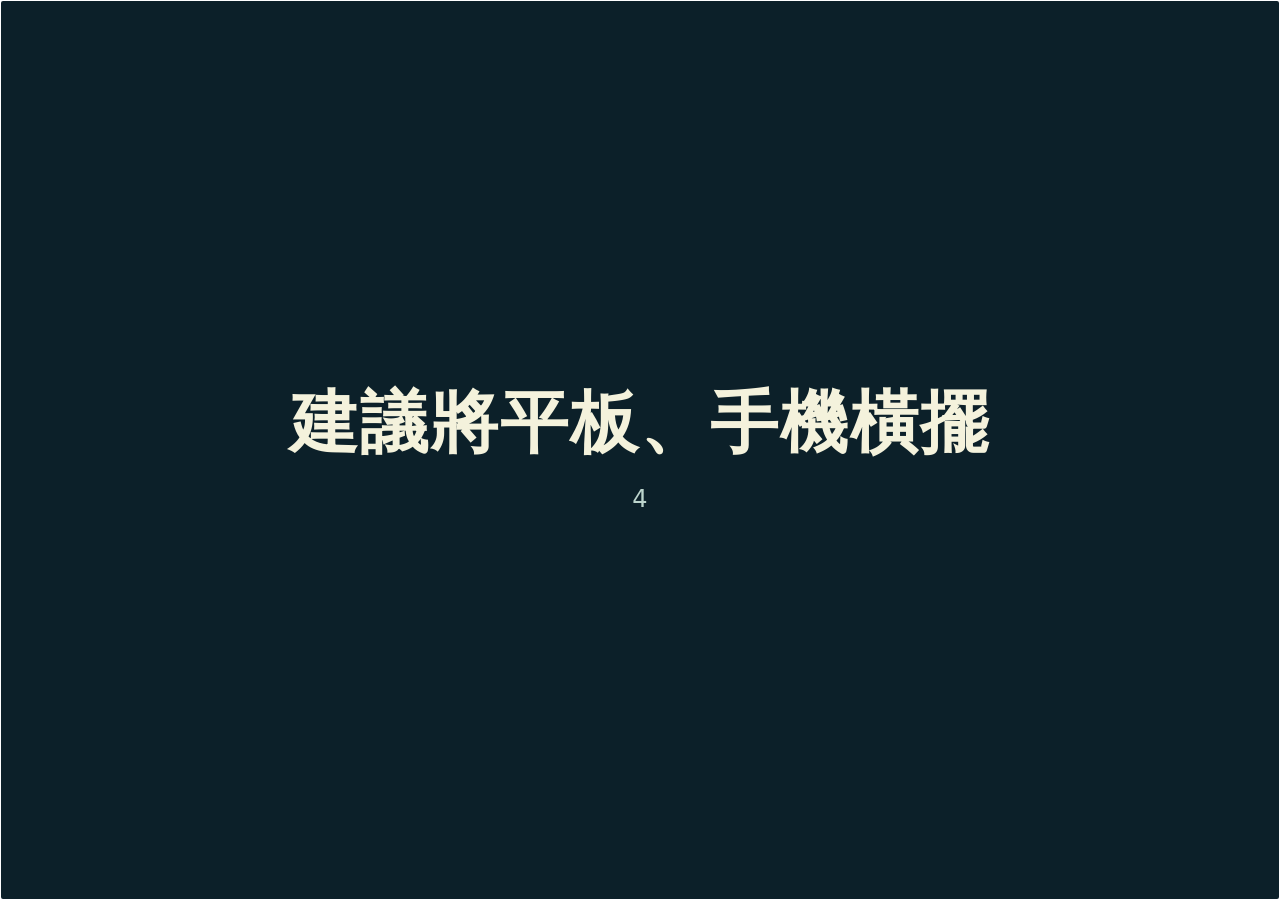
==== commit ce4f3ce6: "Replace site files with the requested upload" ====
--- a/index.html
+++ b/index.html
@@ -1,3 +1,30 @@
 <!doctype html>
 <html lang="zh-Hant"><head><meta charset="utf-8"><meta name="viewport" content="width=device-width,initial-scale=1"><meta name="theme-color" content="#102833"><title>岩礦探險｜選擇地點</title><link rel="stylesheet" href="game.css"><link rel="stylesheet" href="museum.css"><link rel="stylesheet" href="victory.css"><script src="catalog.js" defer></script><script src="turntable.js" defer></script><script src="museum.js" defer></script><script src="conveyor.js" defer></script><script src="game.js" defer></script><script src="music.js" defer></script></head>
-<body><header><div class="brand"><span class="crest">◆</span><span id="game-name">選擇探險地點</span></div><nav id="game-nav" aria-label="遊戲工具"><button id="sound" type="button" aria-label="音樂與音效" aria-pressed="true">♫ 開</button><button id="book">▤　圖鑑</button><button id="help" aria-label="玩法說明">？</button></nav></header><audio id="music-track" src="assets/valley-stroll.mp3" loop preload="metadata" playsinline></audio><main id="main"></main><footer><span id="game-place">玉里・蘇澳</span><span>自然科學　／　六年級</span></footer><dialog id="dialog"><div id="dialogbody"></div><button id="close" class="action">返回遊戲</button></dialog><dialog id="victory" aria-labelledby="victory-title" aria-describedby="victory-next"></dialog><div id="notice" role="status"></div></body></html>
+<body>
+<dialog id="startup-notice" aria-labelledby="startup-title" closedby="none">
+  <div>
+    <h1 id="startup-title">建議將平板、手機橫擺</h1>
+    <p id="startup-countdown" aria-hidden="true">5</p>
+  </div>
+</dialog>
+<script>
+  const startupNotice = document.getElementById("startup-notice");
+  startupNotice.addEventListener("cancel", event => event.preventDefault());
+  startupNotice.showModal();
+  const countdown = document.getElementById("startup-countdown");
+  const duration = Number(countdown.textContent);
+  for (let elapsedSeconds = 1; elapsedSeconds < duration; elapsedSeconds++) {
+    window.setTimeout(() => {
+      countdown.textContent = String(duration - elapsedSeconds);
+    }, elapsedSeconds * 1000);
+  }
+  window.setTimeout(() => {
+    startupNotice.close();
+    const heading = document.querySelector("main h1");
+    if (heading) {
+      heading.tabIndex = -1;
+      heading.focus({preventScroll: true});
+    }
+  }, duration * 1000);
+</script>
+<header><div class="brand"><span class="crest">◆</span><span id="game-name">選擇探險地點</span></div><nav id="game-nav" aria-label="遊戲工具"><button id="sound" type="button" aria-label="音樂與音效" aria-pressed="true">♫ 開</button><button id="book">▤　圖鑑</button><button id="help" aria-label="玩法說明">？</button></nav></header><audio id="music-track" src="assets/valley-stroll.mp3" loop preload="metadata" playsinline></audio><main id="main"></main><footer><span id="game-place">玉里・蘇澳</span><span>自然科學　／　六年級</span></footer><dialog id="dialog"><div id="dialogbody"></div><button id="close" class="action">返回遊戲</button></dialog><dialog id="victory" aria-labelledby="victory-title" aria-describedby="victory-next"></dialog><div id="notice" role="status"></div></body></html>
--- a/game.css
+++ b/game.css
@@ -110,3 +110,34 @@
   .lobby .roster .char { flex-direction: column; }
   .lobby .roster .char img { width: 100%; height: 43px; }
 }
+
+#startup-notice {
+  inset: 0;
+  width: 100%;
+  height: 100%;
+  max-width: none;
+  max-height: none;
+  margin: 0;
+  padding: 24px;
+  border: 0;
+  border-radius: 0;
+  background: var(--night);
+  text-align: center;
+}
+#startup-notice[open] {
+  display: grid;
+  place-items: center;
+}
+#startup-notice::backdrop { background: var(--night); }
+#startup-title {
+  max-width: 18em;
+  font-size: clamp(28px, 7vw, 68px);
+  line-height: 1.25;
+  text-wrap: balance;
+}
+
+#startup-countdown {
+  margin: 14px 0 0;
+  font-size: clamp(16px, 3vw, 24px);
+  font-variant-numeric: tabular-nums;
+}
